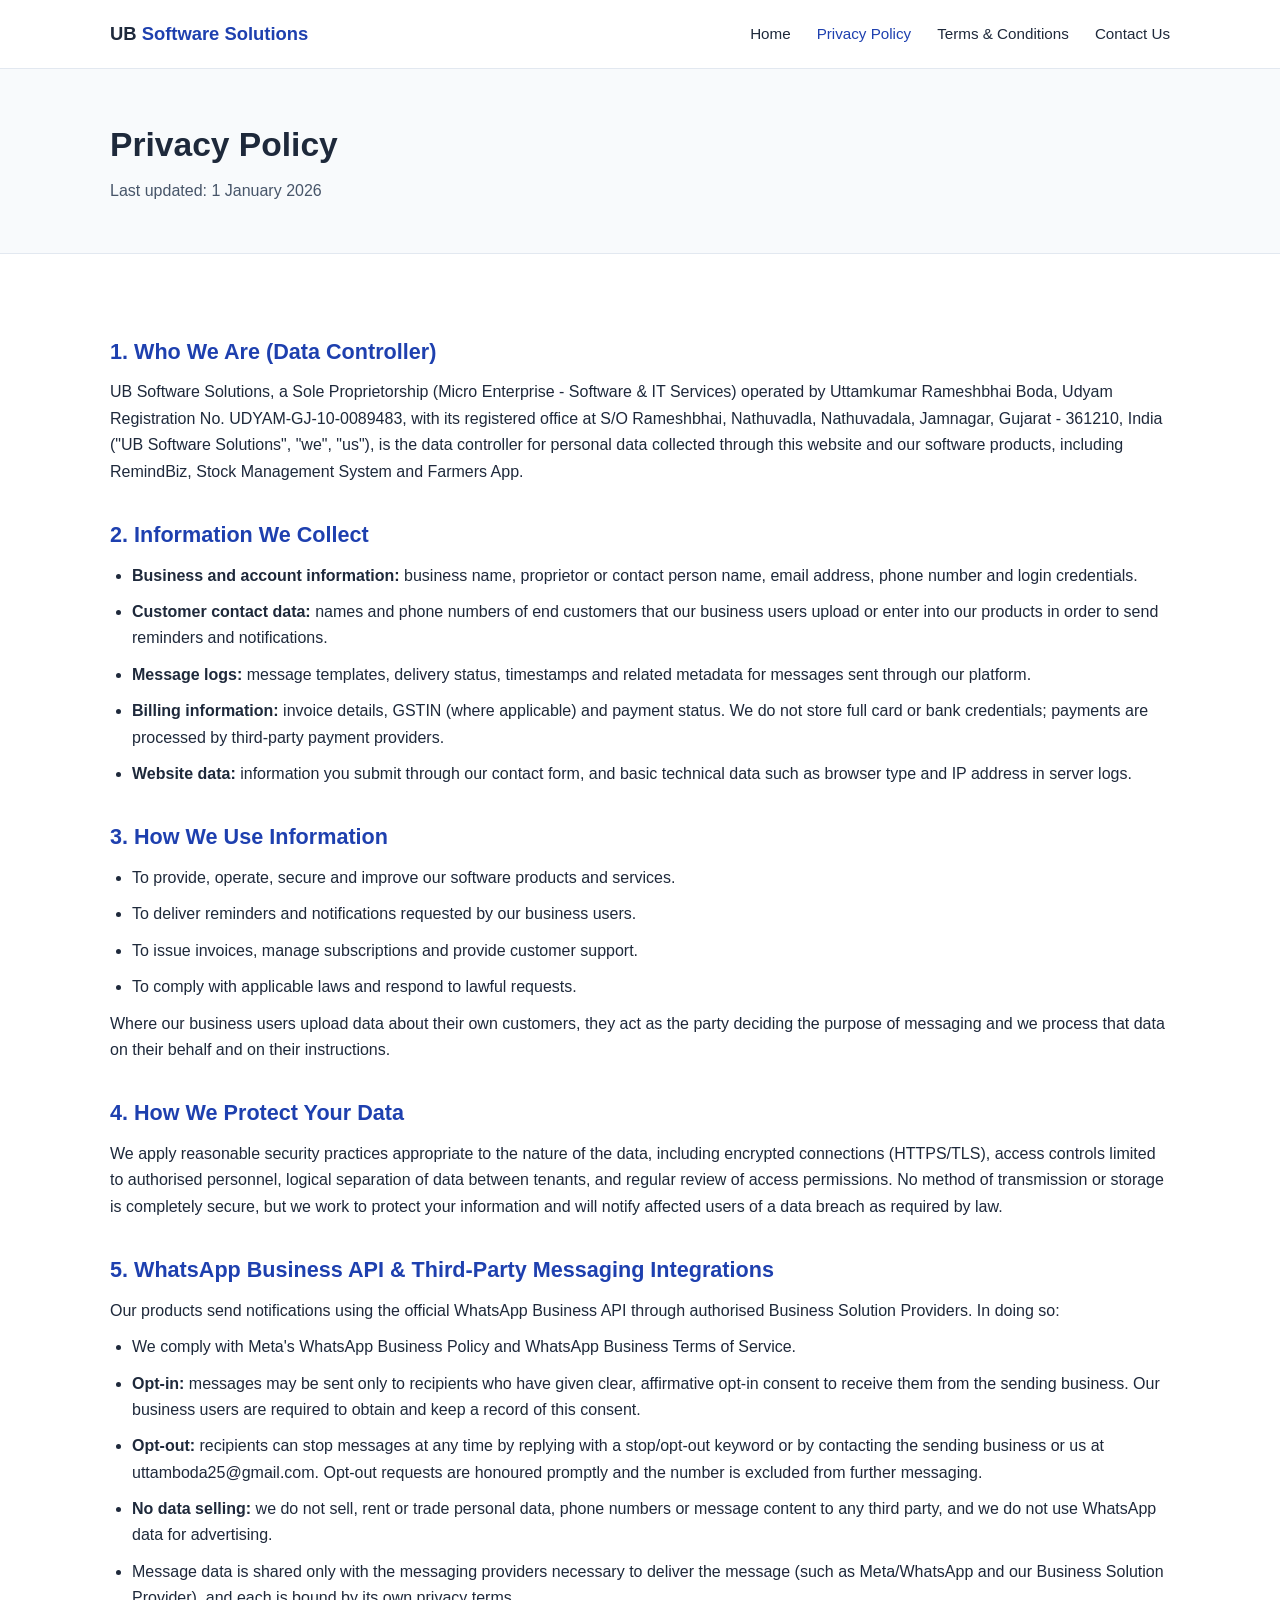
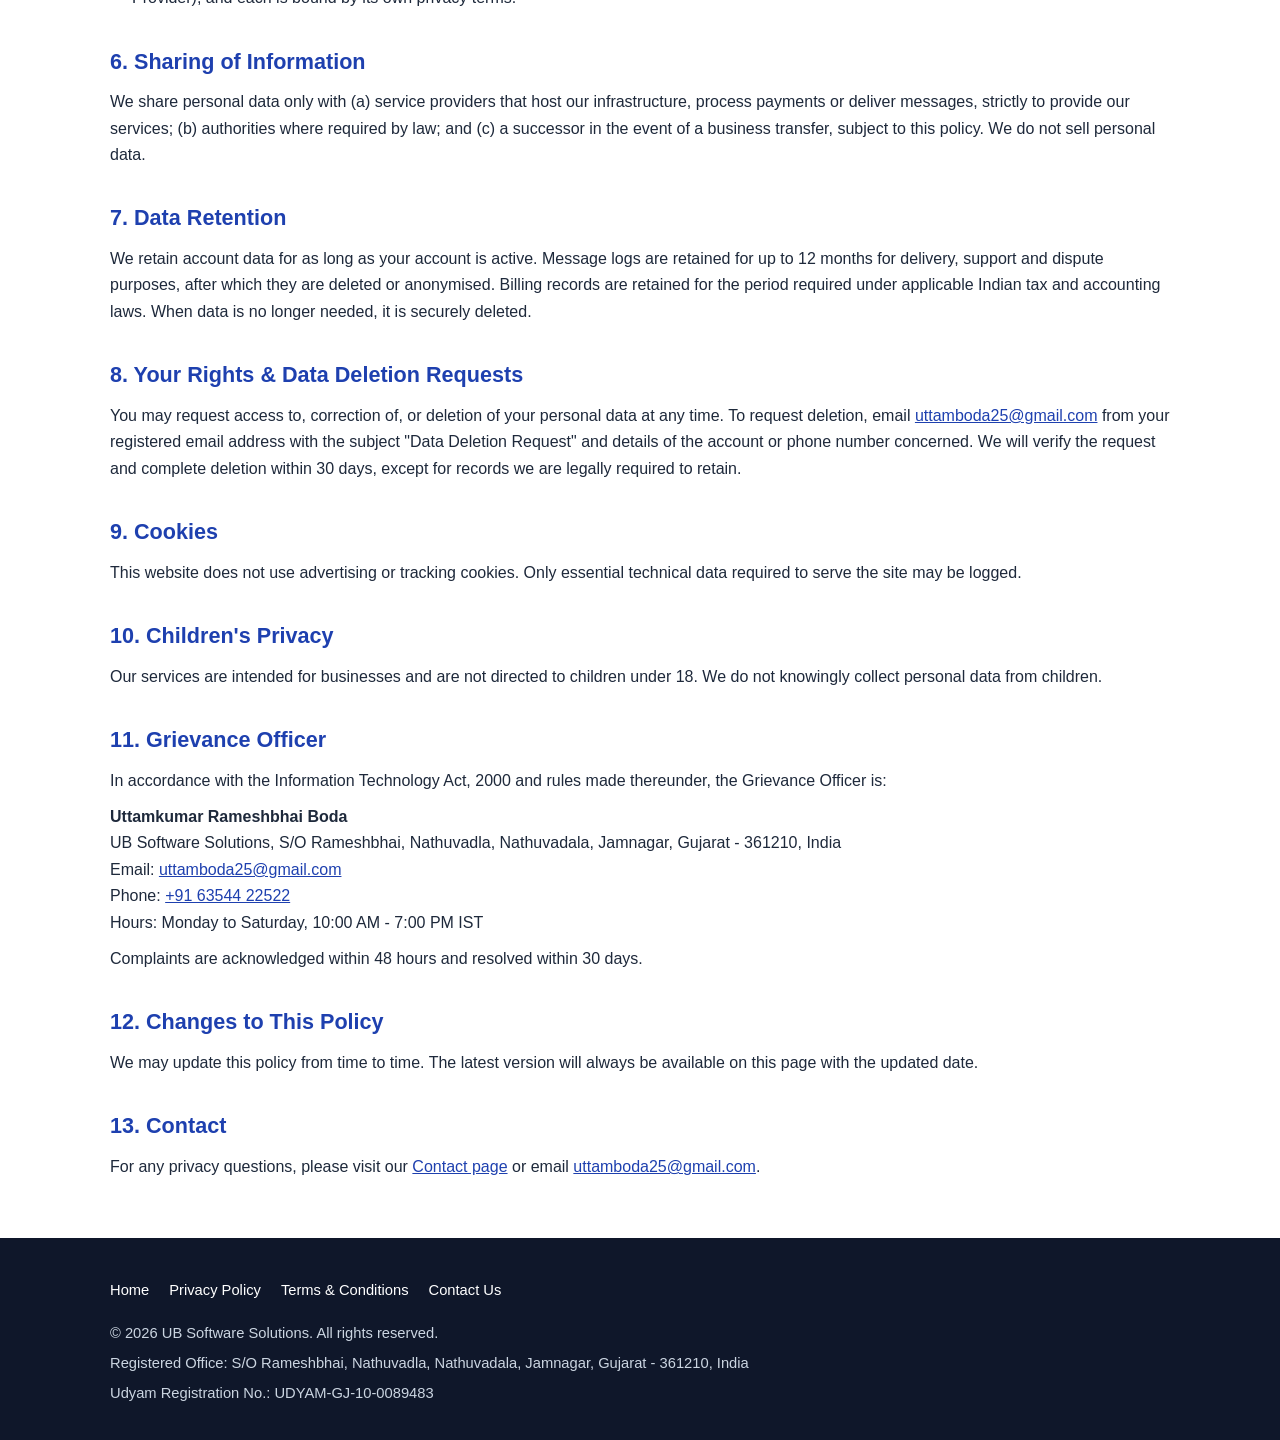
==== privacy-policy/index.html @ 6acb5285 "Initial website for UB Software Solutions" ====
<!DOCTYPE html>
<html lang="en">
<head>
  <meta charset="UTF-8" />
  <meta name="viewport" content="width=device-width, initial-scale=1.0" />
  <title>Privacy Policy | UB Software Solutions</title>
  <meta name="description" content="Privacy Policy of UB Software Solutions, covering data collection, protection, WhatsApp Business API compliance, retention and grievance redressal." />
  <link rel="stylesheet" href="../css/style.css" />
</head>
<body>
  <header class="site-header">
    <div class="container nav">
      <a class="brand" href="../index.html">UB <span>Software Solutions</span></a>
      <button class="nav-toggle" id="navToggle" aria-label="Toggle navigation" aria-expanded="false" aria-controls="navLinks">&#9776;</button>
      <ul class="nav-links" id="navLinks">
        <li><a href="../index.html">Home</a></li>
        <li><a class="active" href="../privacy-policy/index.html">Privacy Policy</a></li>
        <li><a href="../terms/index.html">Terms &amp; Conditions</a></li>
        <li><a href="../contact/index.html">Contact Us</a></li>
      </ul>
    </div>
  </header>

  <main>
    <div class="page-head">
      <div class="container">
        <h1>Privacy Policy</h1>
        <p>Last updated: 1 January 2026</p>
      </div>
    </div>

    <div class="content">
      <div class="container">
        <h2>1. Who We Are (Data Controller)</h2>
        <p>UB Software Solutions, a Sole Proprietorship (Micro Enterprise - Software &amp; IT Services) operated by Uttamkumar Rameshbhai Boda, Udyam Registration No. UDYAM-GJ-10-0089483, with its registered office at S/O Rameshbhai, Nathuvadla, Nathuvadala, Jamnagar, Gujarat - 361210, India ("UB Software Solutions", "we", "us"), is the data controller for personal data collected through this website and our software products, including RemindBiz, Stock Management System and Farmers App.</p>

        <h2>2. Information We Collect</h2>
        <ul>
          <li><strong>Business and account information:</strong> business name, proprietor or contact person name, email address, phone number and login credentials.</li>
          <li><strong>Customer contact data:</strong> names and phone numbers of end customers that our business users upload or enter into our products in order to send reminders and notifications.</li>
          <li><strong>Message logs:</strong> message templates, delivery status, timestamps and related metadata for messages sent through our platform.</li>
          <li><strong>Billing information:</strong> invoice details, GSTIN (where applicable) and payment status. We do not store full card or bank credentials; payments are processed by third-party payment providers.</li>
          <li><strong>Website data:</strong> information you submit through our contact form, and basic technical data such as browser type and IP address in server logs.</li>
        </ul>

        <h2>3. How We Use Information</h2>
        <ul>
          <li>To provide, operate, secure and improve our software products and services.</li>
          <li>To deliver reminders and notifications requested by our business users.</li>
          <li>To issue invoices, manage subscriptions and provide customer support.</li>
          <li>To comply with applicable laws and respond to lawful requests.</li>
        </ul>
        <p>Where our business users upload data about their own customers, they act as the party deciding the purpose of messaging and we process that data on their behalf and on their instructions.</p>

        <h2>4. How We Protect Your Data</h2>
        <p>We apply reasonable security practices appropriate to the nature of the data, including encrypted connections (HTTPS/TLS), access controls limited to authorised personnel, logical separation of data between tenants, and regular review of access permissions. No method of transmission or storage is completely secure, but we work to protect your information and will notify affected users of a data breach as required by law.</p>

        <h2>5. WhatsApp Business API &amp; Third-Party Messaging Integrations</h2>
        <p>Our products send notifications using the official WhatsApp Business API through authorised Business Solution Providers. In doing so:</p>
        <ul>
          <li>We comply with Meta's WhatsApp Business Policy and WhatsApp Business Terms of Service.</li>
          <li><strong>Opt-in:</strong> messages may be sent only to recipients who have given clear, affirmative opt-in consent to receive them from the sending business. Our business users are required to obtain and keep a record of this consent.</li>
          <li><strong>Opt-out:</strong> recipients can stop messages at any time by replying with a stop/opt-out keyword or by contacting the sending business or us at uttamboda25@gmail.com. Opt-out requests are honoured promptly and the number is excluded from further messaging.</li>
          <li><strong>No data selling:</strong> we do not sell, rent or trade personal data, phone numbers or message content to any third party, and we do not use WhatsApp data for advertising.</li>
          <li>Message data is shared only with the messaging providers necessary to deliver the message (such as Meta/WhatsApp and our Business Solution Provider), and each is bound by its own privacy terms.</li>
        </ul>

        <h2>6. Sharing of Information</h2>
        <p>We share personal data only with (a) service providers that host our infrastructure, process payments or deliver messages, strictly to provide our services; (b) authorities where required by law; and (c) a successor in the event of a business transfer, subject to this policy. We do not sell personal data.</p>

        <h2>7. Data Retention</h2>
        <p>We retain account data for as long as your account is active. Message logs are retained for up to 12 months for delivery, support and dispute purposes, after which they are deleted or anonymised. Billing records are retained for the period required under applicable Indian tax and accounting laws. When data is no longer needed, it is securely deleted.</p>

        <h2>8. Your Rights &amp; Data Deletion Requests</h2>
        <p>You may request access to, correction of, or deletion of your personal data at any time. To request deletion, email <a href="mailto:uttamboda25@gmail.com">uttamboda25@gmail.com</a> from your registered email address with the subject "Data Deletion Request" and details of the account or phone number concerned. We will verify the request and complete deletion within 30 days, except for records we are legally required to retain.</p>

        <h2>9. Cookies</h2>
        <p>This website does not use advertising or tracking cookies. Only essential technical data required to serve the site may be logged.</p>

        <h2>10. Children's Privacy</h2>
        <p>Our services are intended for businesses and are not directed to children under 18. We do not knowingly collect personal data from children.</p>

        <h2>11. Grievance Officer</h2>
        <p>In accordance with the Information Technology Act, 2000 and rules made thereunder, the Grievance Officer is:</p>
        <p>
          <strong>Uttamkumar Rameshbhai Boda</strong><br />
          UB Software Solutions, S/O Rameshbhai, Nathuvadla, Nathuvadala, Jamnagar, Gujarat - 361210, India<br />
          Email: <a href="mailto:uttamboda25@gmail.com">uttamboda25@gmail.com</a><br />
          Phone: <a href="tel:+916354422522">+91 63544 22522</a><br />
          Hours: Monday to Saturday, 10:00 AM - 7:00 PM IST
        </p>
        <p>Complaints are acknowledged within 48 hours and resolved within 30 days.</p>

        <h2>12. Changes to This Policy</h2>
        <p>We may update this policy from time to time. The latest version will always be available on this page with the updated date.</p>

        <h2>13. Contact</h2>
        <p>For any privacy questions, please visit our <a href="../contact/index.html">Contact page</a> or email <a href="mailto:uttamboda25@gmail.com">uttamboda25@gmail.com</a>.</p>
      </div>
    </div>
  </main>

  <footer class="site-footer">
    <div class="container">
      <ul class="footer-links">
        <li><a href="../index.html">Home</a></li>
        <li><a href="../privacy-policy/index.html">Privacy Policy</a></li>
        <li><a href="../terms/index.html">Terms &amp; Conditions</a></li>
        <li><a href="../contact/index.html">Contact Us</a></li>
      </ul>
      <p>&copy; 2026 UB Software Solutions. All rights reserved.</p>
      <p>Registered Office: S/O Rameshbhai, Nathuvadla, Nathuvadala, Jamnagar, Gujarat - 361210, India</p>
      <p>Udyam Registration No.: UDYAM-GJ-10-0089483</p>
    </div>
  </footer>

  <script>
    (function () {
      var btn = document.getElementById('navToggle');
      var links = document.getElementById('navLinks');
      btn.addEventListener('click', function () {
        var open = links.classList.toggle('open');
        btn.setAttribute('aria-expanded', open ? 'true' : 'false');
      });
    })();
  </script>
</body>
</html>
---- css/style.css ----
/* UB Software Solutions - shared stylesheet */
:root {
  --accent: #1E40AF;
  --accent-dark: #1E3A8A;
  --text: #1E293B;
  --muted: #475569;
  --border: #E2E8F0;
  --bg-soft: #F8FAFC;
}
* { box-sizing: border-box; margin: 0; padding: 0; }
html { scroll-behavior: smooth; }
body {
  font-family: -apple-system, BlinkMacSystemFont, "Segoe UI", Roboto, Helvetica, Arial, sans-serif;
  color: var(--text);
  background: #fff;
  line-height: 1.65;
}
a { color: var(--accent); }
a:hover { color: var(--accent-dark); }
.container { width: 100%; max-width: 1100px; margin: 0 auto; padding: 0 20px; }

/* Header / nav */
.site-header { position: sticky; top: 0; z-index: 50; background: #fff; border-bottom: 1px solid var(--border); }
.nav { display: flex; align-items: center; justify-content: space-between; height: 68px; }
.brand { font-weight: 700; font-size: 1.15rem; color: var(--text); text-decoration: none; }
.brand span { color: var(--accent); }
.nav-links { display: flex; gap: 26px; list-style: none; align-items: center; }
.nav-links a { text-decoration: none; color: var(--text); font-weight: 500; font-size: .95rem; }
.nav-links a:hover, .nav-links a.active { color: var(--accent); }
.nav-toggle {
  display: none; background: none; border: 1px solid var(--border); border-radius: 6px;
  padding: 8px 10px; cursor: pointer; font-size: 1.2rem; line-height: 1; color: var(--text);
}

/* Buttons */
.btn {
  display: inline-block; background: var(--accent); color: #fff; padding: 12px 24px;
  border-radius: 8px; text-decoration: none; font-weight: 600; border: none; cursor: pointer; font-size: 1rem;
}
.btn:hover { background: var(--accent-dark); color: #fff; }
.btn-outline { background: #fff; color: var(--accent); border: 1.5px solid var(--accent); }
.btn-outline:hover { background: var(--bg-soft); color: var(--accent-dark); }

/* Hero */
.hero { background: var(--bg-soft); border-bottom: 1px solid var(--border); padding: 80px 0; }
.hero h1 { font-size: 2.6rem; line-height: 1.2; max-width: 760px; margin-bottom: 18px; }
.hero p { color: var(--muted); font-size: 1.15rem; max-width: 700px; margin-bottom: 28px; }
.hero .actions { display: flex; gap: 14px; flex-wrap: wrap; }

/* Sections */
section { padding: 64px 0; }
.section-title { font-size: 1.9rem; margin-bottom: 10px; }
.section-sub { color: var(--muted); max-width: 720px; margin-bottom: 36px; }
.grid { display: grid; grid-template-columns: repeat(auto-fit, minmax(240px, 1fr)); gap: 22px; }
.card { border: 1px solid var(--border); border-radius: 12px; padding: 26px; background: #fff; }
.card h3 { margin-bottom: 8px; color: var(--accent); font-size: 1.15rem; }
.card p { color: var(--muted); font-size: .97rem; }
.alt { background: var(--bg-soft); border-top: 1px solid var(--border); border-bottom: 1px solid var(--border); }
.details-table { width: 100%; border-collapse: collapse; background: #fff; border: 1px solid var(--border); }
.details-table th, .details-table td { text-align: left; padding: 12px 16px; border-bottom: 1px solid var(--border); vertical-align: top; }
.details-table th { width: 32%; background: var(--bg-soft); font-weight: 600; }

/* Inner pages */
.page-head { background: var(--bg-soft); border-bottom: 1px solid var(--border); padding: 48px 0; }
.page-head h1 { font-size: 2.1rem; }
.page-head p { color: var(--muted); margin-top: 6px; }
.content { padding: 48px 0; }
.content h2 { font-size: 1.35rem; margin: 32px 0 10px; color: var(--accent); }
.content p, .content li { color: var(--text); margin-bottom: 10px; }
.content ul { padding-left: 22px; margin-bottom: 10px; }

/* Contact */
.contact-grid { display: grid; grid-template-columns: 1fr 1fr; gap: 36px; }
form label { display: block; font-weight: 600; margin: 14px 0 6px; font-size: .95rem; }
form input, form textarea {
  width: 100%; padding: 11px 13px; border: 1px solid #CBD5E1; border-radius: 8px;
  font: inherit; color: var(--text);
}
form input:focus, form textarea:focus { outline: 2px solid var(--accent); border-color: var(--accent); }
form textarea { min-height: 130px; resize: vertical; }
form .btn { margin-top: 18px; }
.form-status { margin-top: 14px; font-weight: 600; color: #166534; }

/* Footer */
.site-footer { background: #0F172A; color: #CBD5E1; padding: 40px 0 28px; font-size: .92rem; }
.site-footer a { color: #fff; text-decoration: none; }
.site-footer a:hover { text-decoration: underline; color: #fff; }
.footer-links { display: flex; flex-wrap: wrap; gap: 20px; list-style: none; margin-bottom: 18px; }
.site-footer p { margin-bottom: 6px; }

/* Responsive */
@media (max-width: 760px) {
  .nav-toggle { display: block; }
  .nav-links {
    display: none; position: absolute; top: 68px; left: 0; right: 0; background: #fff;
    flex-direction: column; align-items: flex-start; gap: 0; border-bottom: 1px solid var(--border);
  }
  .nav-links.open { display: flex; }
  .nav-links li { width: 100%; }
  .nav-links a { display: block; padding: 14px 20px; border-top: 1px solid var(--border); }
  .hero { padding: 54px 0; }
  .hero h1 { font-size: 1.9rem; }
  .contact-grid { grid-template-columns: 1fr; }
  .details-table th { width: 40%; }
}
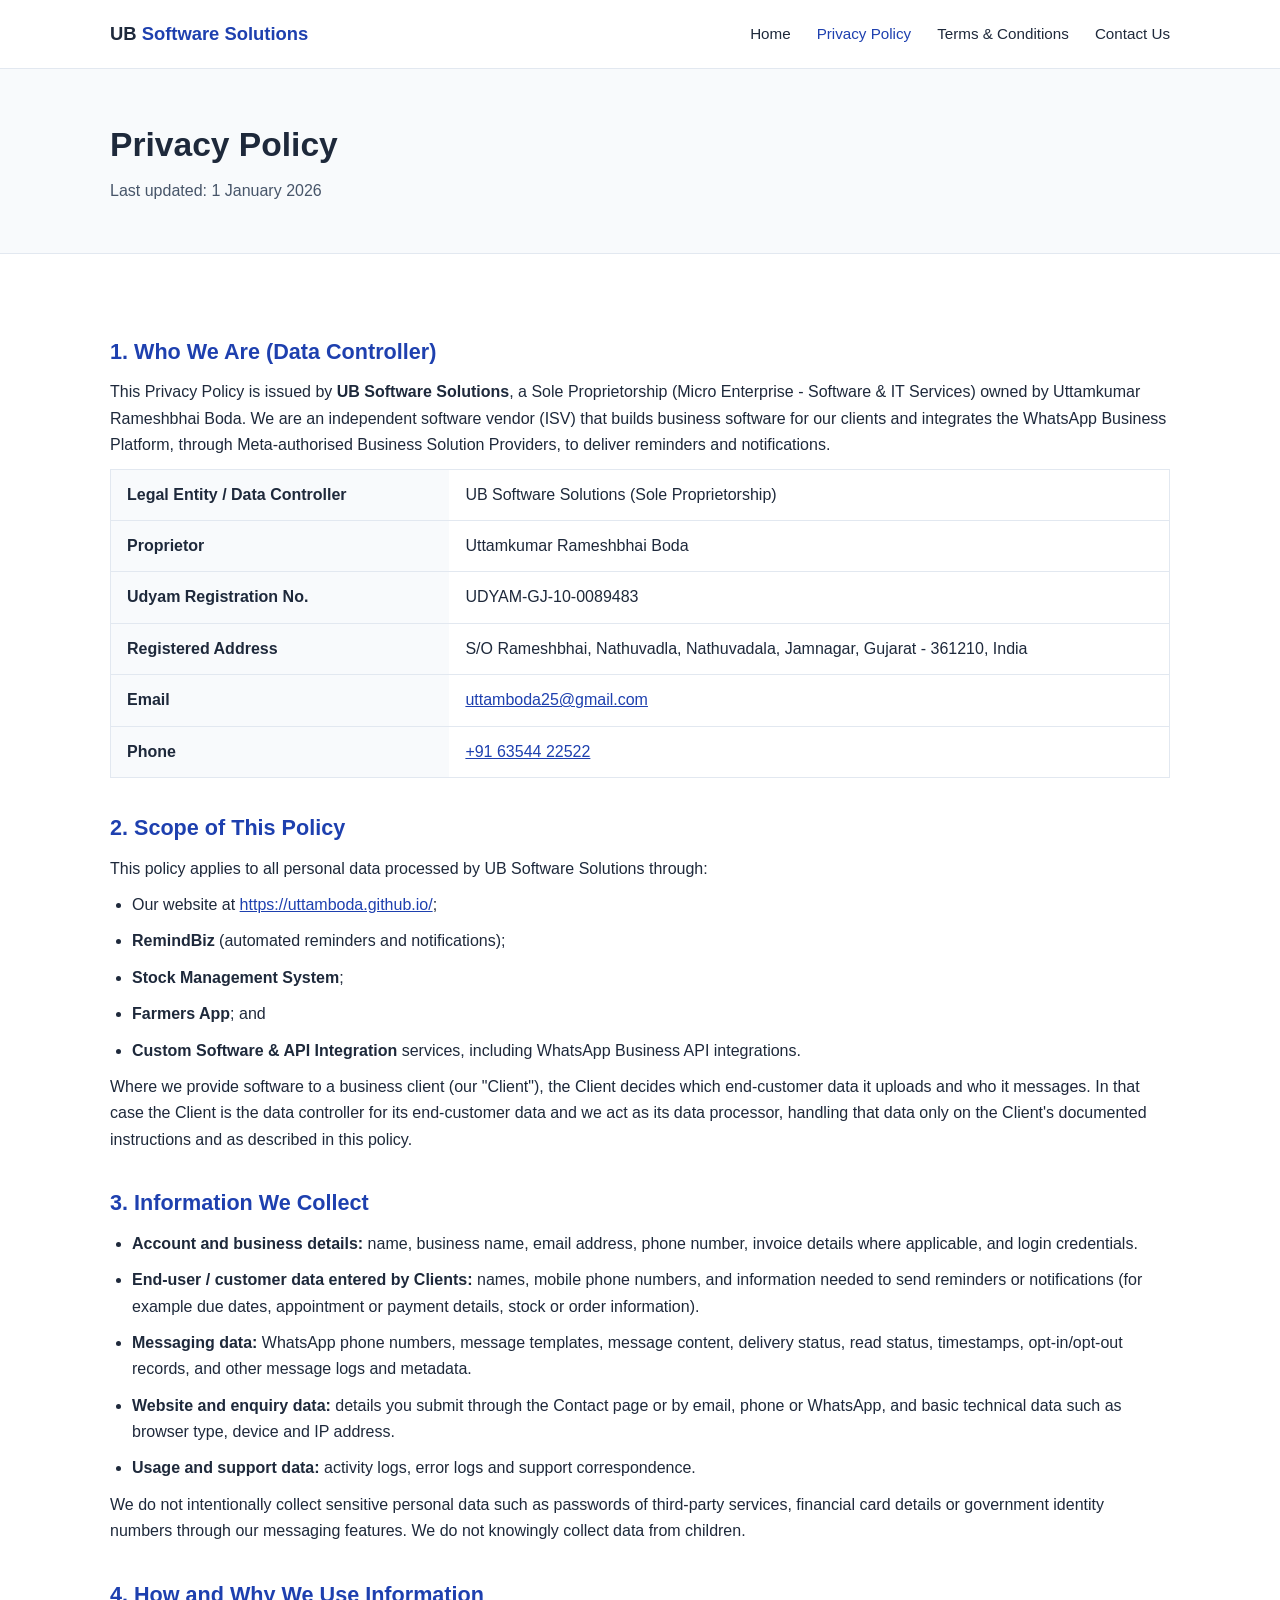
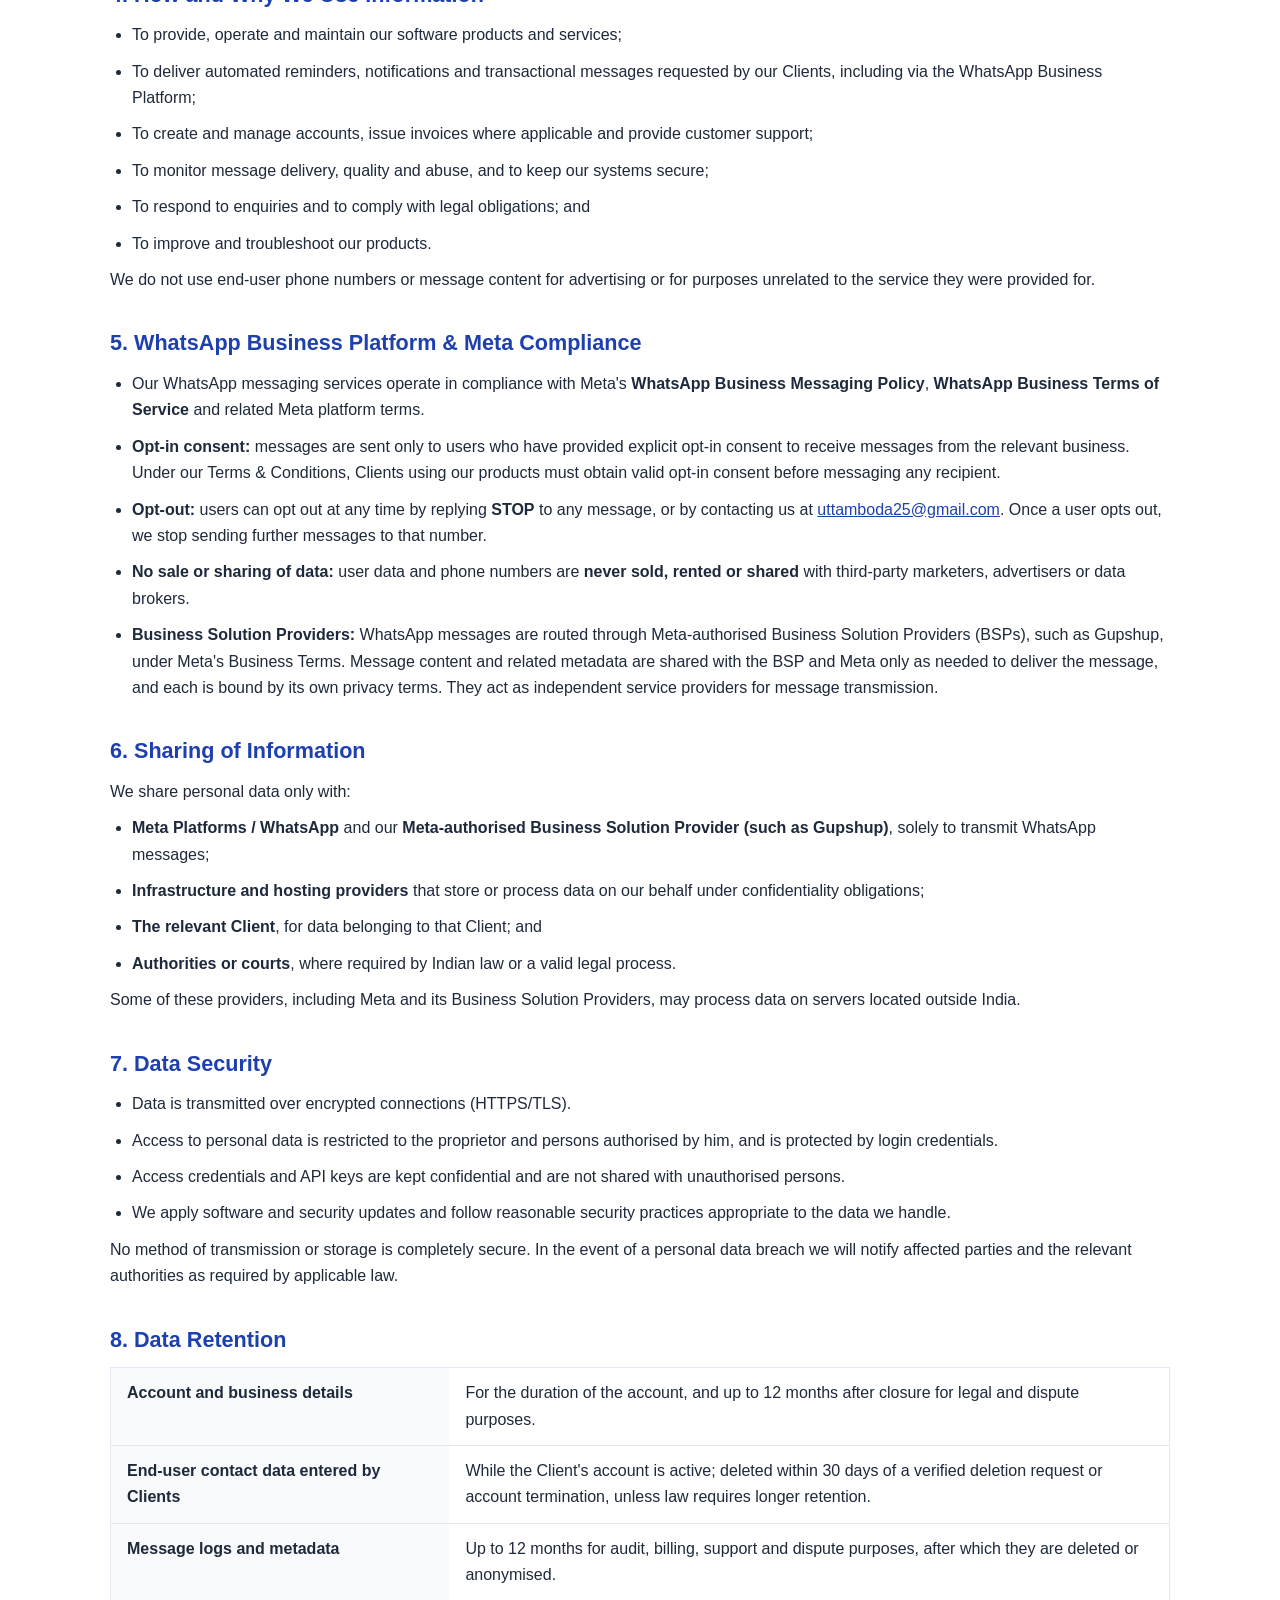
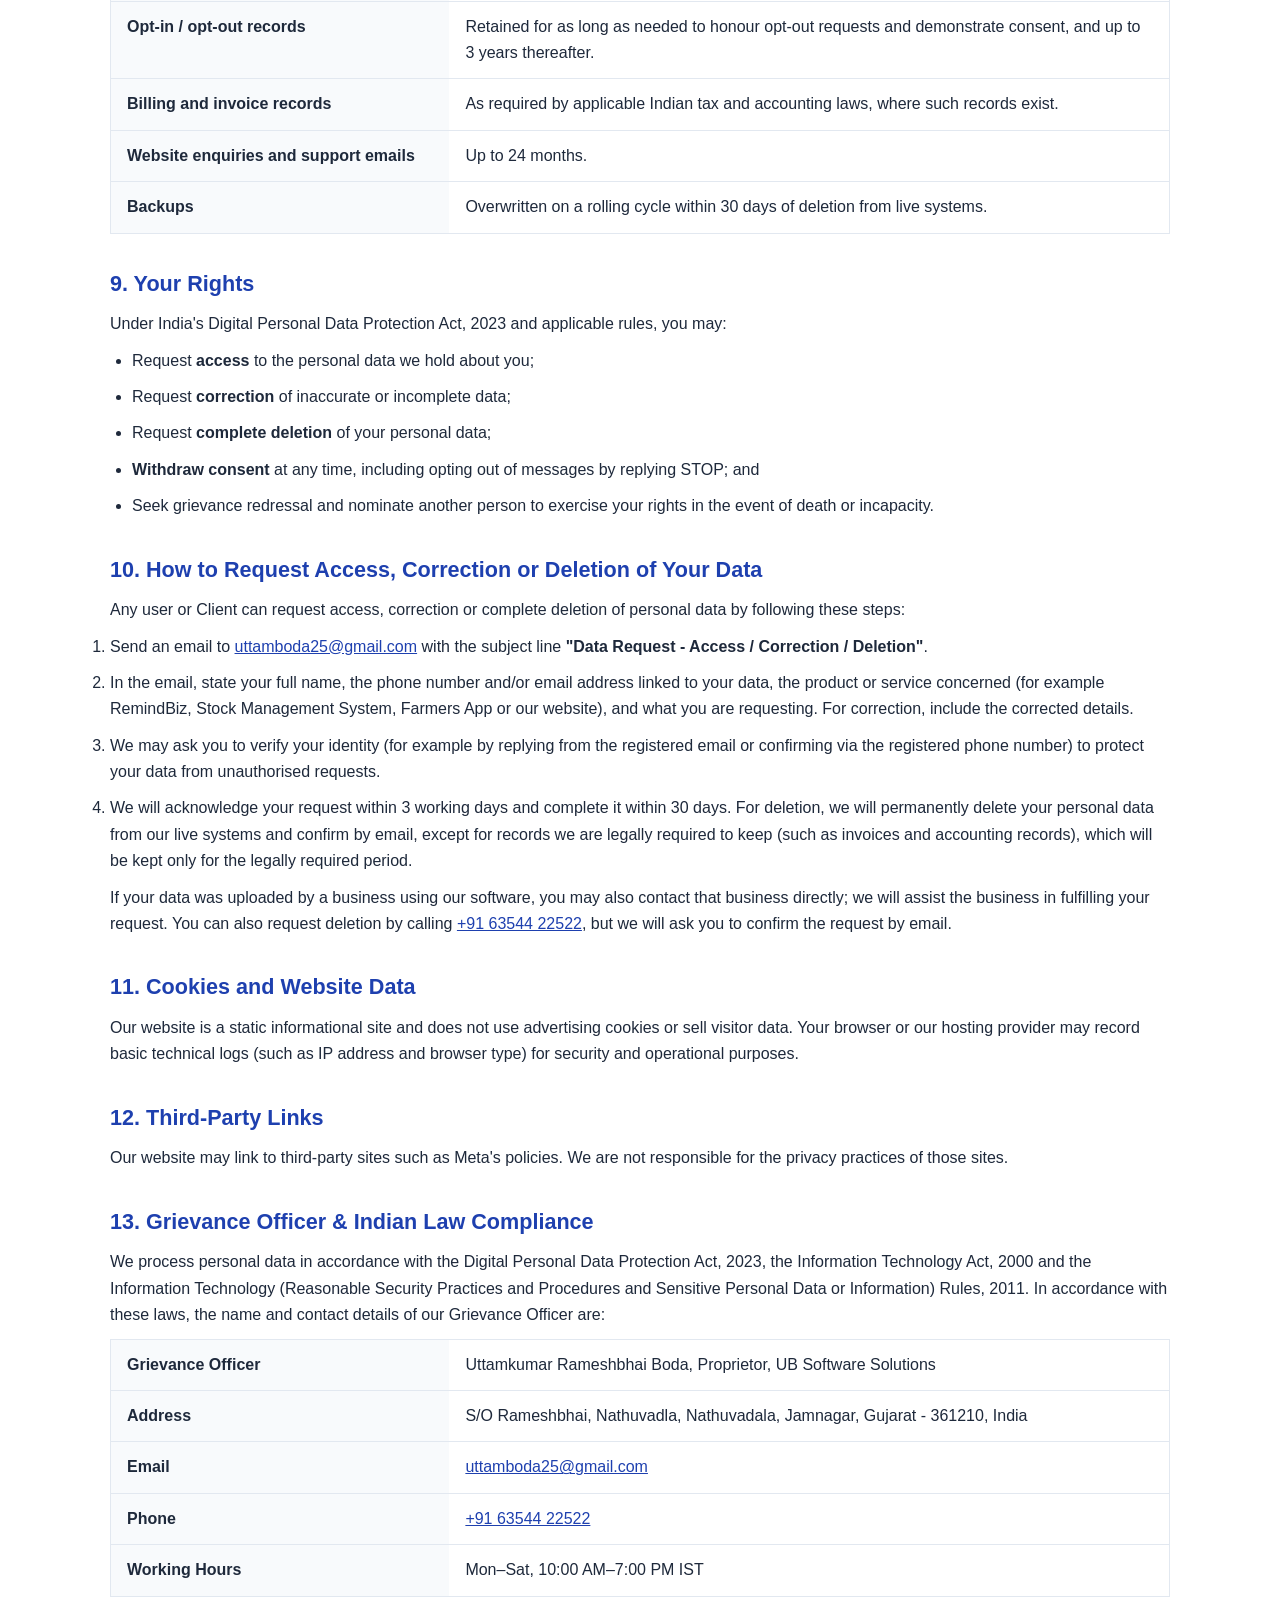
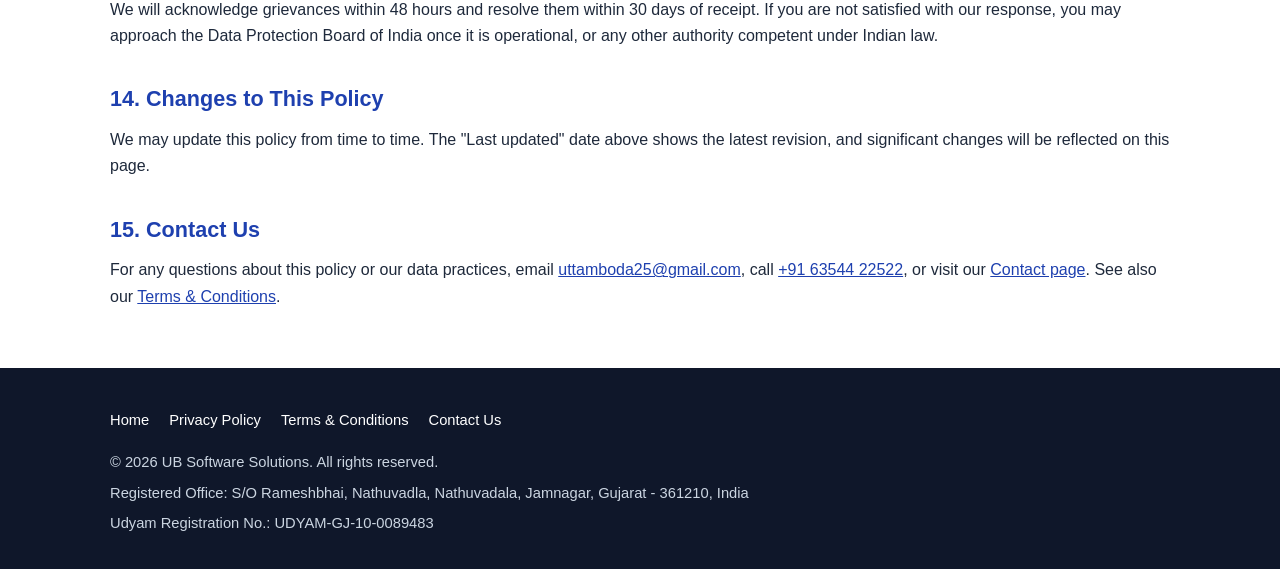
==== commit 7f0c1766: "fix page" ====
--- a/privacy-policy/index.html
+++ b/privacy-policy/index.html
@@ -4,7 +4,7 @@
   <meta charset="UTF-8" />
   <meta name="viewport" content="width=device-width, initial-scale=1.0" />
   <title>Privacy Policy | UB Software Solutions</title>
-  <meta name="description" content="Privacy Policy of UB Software Solutions, covering data collection, protection, WhatsApp Business API compliance, retention and grievance redressal." />
+  <meta name="description" content="Privacy Policy of UB Software Solutions covering our website and software products (RemindBiz, Stock Management System, Farmers App, custom software and API integrations), including WhatsApp Business Platform compliance, data retention, deletion requests and grievance redressal." />
   <link rel="stylesheet" href="../css/style.css" />
 </head>
 <body>
@@ -31,71 +31,137 @@
 
     <div class="content">
       <div class="container">
+
         <h2>1. Who We Are (Data Controller)</h2>
-        <p>UB Software Solutions, a Sole Proprietorship (Micro Enterprise - Software &amp; IT Services) operated by Uttamkumar Rameshbhai Boda, Udyam Registration No. UDYAM-GJ-10-0089483, with its registered office at S/O Rameshbhai, Nathuvadla, Nathuvadala, Jamnagar, Gujarat - 361210, India ("UB Software Solutions", "we", "us"), is the data controller for personal data collected through this website and our software products, including RemindBiz, Stock Management System and Farmers App.</p>
+        <p>This Privacy Policy is issued by <strong>UB Software Solutions</strong>, a Sole Proprietorship (Micro Enterprise - Software &amp; IT Services) owned by Uttamkumar Rameshbhai Boda. We are an independent software vendor (ISV) that builds business software for our clients and integrates the WhatsApp Business Platform, through Meta-authorised Business Solution Providers, to deliver reminders and notifications.</p>
+        <table class="details-table">
+          <tbody>
+            <tr><th>Legal Entity / Data Controller</th><td>UB Software Solutions (Sole Proprietorship)</td></tr>
+            <tr><th>Proprietor</th><td>Uttamkumar Rameshbhai Boda</td></tr>
+            <tr><th>Udyam Registration No.</th><td>UDYAM-GJ-10-0089483</td></tr>
+            <tr><th>Registered Address</th><td>S/O Rameshbhai, Nathuvadla, Nathuvadala, Jamnagar, Gujarat - 361210, India</td></tr>
+            <tr><th>Email</th><td><a href="mailto:uttamboda25@gmail.com">uttamboda25@gmail.com</a></td></tr>
+            <tr><th>Phone</th><td><a href="tel:+916354422522">+91 63544 22522</a></td></tr>
+          </tbody>
+        </table>
 
-        <h2>2. Information We Collect</h2>
+        <h2>2. Scope of This Policy</h2>
+        <p>This policy applies to all personal data processed by UB Software Solutions through:</p>
         <ul>
-          <li><strong>Business and account information:</strong> business name, proprietor or contact person name, email address, phone number and login credentials.</li>
-          <li><strong>Customer contact data:</strong> names and phone numbers of end customers that our business users upload or enter into our products in order to send reminders and notifications.</li>
-          <li><strong>Message logs:</strong> message templates, delivery status, timestamps and related metadata for messages sent through our platform.</li>
-          <li><strong>Billing information:</strong> invoice details, GSTIN (where applicable) and payment status. We do not store full card or bank credentials; payments are processed by third-party payment providers.</li>
-          <li><strong>Website data:</strong> information you submit through our contact form, and basic technical data such as browser type and IP address in server logs.</li>
+          <li>Our website at <a href="https://uttamboda.github.io/">https://uttamboda.github.io/</a>;</li>
+          <li><strong>RemindBiz</strong> (automated reminders and notifications);</li>
+          <li><strong>Stock Management System</strong>;</li>
+          <li><strong>Farmers App</strong>; and</li>
+          <li><strong>Custom Software &amp; API Integration</strong> services, including WhatsApp Business API integrations.</li>
         </ul>
+        <p>Where we provide software to a business client (our "Client"), the Client decides which end-customer data it uploads and who it messages. In that case the Client is the data controller for its end-customer data and we act as its data processor, handling that data only on the Client's documented instructions and as described in this policy.</p>
 
-        <h2>3. How We Use Information</h2>
+        <h2>3. Information We Collect</h2>
         <ul>
-          <li>To provide, operate, secure and improve our software products and services.</li>
-          <li>To deliver reminders and notifications requested by our business users.</li>
-          <li>To issue invoices, manage subscriptions and provide customer support.</li>
-          <li>To comply with applicable laws and respond to lawful requests.</li>
+          <li><strong>Account and business details:</strong> name, business name, email address, phone number, invoice details where applicable, and login credentials.</li>
+          <li><strong>End-user / customer data entered by Clients:</strong> names, mobile phone numbers, and information needed to send reminders or notifications (for example due dates, appointment or payment details, stock or order information).</li>
+          <li><strong>Messaging data:</strong> WhatsApp phone numbers, message templates, message content, delivery status, read status, timestamps, opt-in/opt-out records, and other message logs and metadata.</li>
+          <li><strong>Website and enquiry data:</strong> details you submit through the Contact page or by email, phone or WhatsApp, and basic technical data such as browser type, device and IP address.</li>
+          <li><strong>Usage and support data:</strong> activity logs, error logs and support correspondence.</li>
         </ul>
-        <p>Where our business users upload data about their own customers, they act as the party deciding the purpose of messaging and we process that data on their behalf and on their instructions.</p>
+        <p>We do not intentionally collect sensitive personal data such as passwords of third-party services, financial card details or government identity numbers through our messaging features. We do not knowingly collect data from children.</p>
 
-        <h2>4. How We Protect Your Data</h2>
-        <p>We apply reasonable security practices appropriate to the nature of the data, including encrypted connections (HTTPS/TLS), access controls limited to authorised personnel, logical separation of data between tenants, and regular review of access permissions. No method of transmission or storage is completely secure, but we work to protect your information and will notify affected users of a data breach as required by law.</p>
+        <h2>4. How and Why We Use Information</h2>
+        <ul>
+          <li>To provide, operate and maintain our software products and services;</li>
+          <li>To deliver automated reminders, notifications and transactional messages requested by our Clients, including via the WhatsApp Business Platform;</li>
+          <li>To create and manage accounts, issue invoices where applicable and provide customer support;</li>
+          <li>To monitor message delivery, quality and abuse, and to keep our systems secure;</li>
+          <li>To respond to enquiries and to comply with legal obligations; and</li>
+          <li>To improve and troubleshoot our products.</li>
+        </ul>
+        <p>We do not use end-user phone numbers or message content for advertising or for purposes unrelated to the service they were provided for.</p>
 
-        <h2>5. WhatsApp Business API &amp; Third-Party Messaging Integrations</h2>
-        <p>Our products send notifications using the official WhatsApp Business API through authorised Business Solution Providers. In doing so:</p>
+        <h2>5. WhatsApp Business Platform &amp; Meta Compliance</h2>
         <ul>
-          <li>We comply with Meta's WhatsApp Business Policy and WhatsApp Business Terms of Service.</li>
-          <li><strong>Opt-in:</strong> messages may be sent only to recipients who have given clear, affirmative opt-in consent to receive them from the sending business. Our business users are required to obtain and keep a record of this consent.</li>
-          <li><strong>Opt-out:</strong> recipients can stop messages at any time by replying with a stop/opt-out keyword or by contacting the sending business or us at uttamboda25@gmail.com. Opt-out requests are honoured promptly and the number is excluded from further messaging.</li>
-          <li><strong>No data selling:</strong> we do not sell, rent or trade personal data, phone numbers or message content to any third party, and we do not use WhatsApp data for advertising.</li>
-          <li>Message data is shared only with the messaging providers necessary to deliver the message (such as Meta/WhatsApp and our Business Solution Provider), and each is bound by its own privacy terms.</li>
+          <li>Our WhatsApp messaging services operate in compliance with Meta's <strong>WhatsApp Business Messaging Policy</strong>, <strong>WhatsApp Business Terms of Service</strong> and related Meta platform terms.</li>
+          <li><strong>Opt-in consent:</strong> messages are sent only to users who have provided explicit opt-in consent to receive messages from the relevant business. Under our Terms &amp; Conditions, Clients using our products must obtain valid opt-in consent before messaging any recipient.</li>
+          <li><strong>Opt-out:</strong> users can opt out at any time by replying <strong>STOP</strong> to any message, or by contacting us at <a href="mailto:uttamboda25@gmail.com">uttamboda25@gmail.com</a>. Once a user opts out, we stop sending further messages to that number.</li>
+          <li><strong>No sale or sharing of data:</strong> user data and phone numbers are <strong>never sold, rented or shared</strong> with third-party marketers, advertisers or data brokers.</li>
+          <li><strong>Business Solution Providers:</strong> WhatsApp messages are routed through Meta-authorised Business Solution Providers (BSPs), such as Gupshup, under Meta's Business Terms. Message content and related metadata are shared with the BSP and Meta only as needed to deliver the message, and each is bound by its own privacy terms. They act as independent service providers for message transmission.</li>
         </ul>
 
         <h2>6. Sharing of Information</h2>
-        <p>We share personal data only with (a) service providers that host our infrastructure, process payments or deliver messages, strictly to provide our services; (b) authorities where required by law; and (c) a successor in the event of a business transfer, subject to this policy. We do not sell personal data.</p>
+        <p>We share personal data only with:</p>
+        <ul>
+          <li><strong>Meta Platforms / WhatsApp</strong> and our <strong>Meta-authorised Business Solution Provider (such as Gupshup)</strong>, solely to transmit WhatsApp messages;</li>
+          <li><strong>Infrastructure and hosting providers</strong> that store or process data on our behalf under confidentiality obligations;</li>
+          <li><strong>The relevant Client</strong>, for data belonging to that Client; and</li>
+          <li><strong>Authorities or courts</strong>, where required by Indian law or a valid legal process.</li>
+        </ul>
+        <p>Some of these providers, including Meta and its Business Solution Providers, may process data on servers located outside India.</p>
 
-        <h2>7. Data Retention</h2>
-        <p>We retain account data for as long as your account is active. Message logs are retained for up to 12 months for delivery, support and dispute purposes, after which they are deleted or anonymised. Billing records are retained for the period required under applicable Indian tax and accounting laws. When data is no longer needed, it is securely deleted.</p>
+        <h2>7. Data Security</h2>
+        <ul>
+          <li>Data is transmitted over encrypted connections (HTTPS/TLS).</li>
+          <li>Access to personal data is restricted to the proprietor and persons authorised by him, and is protected by login credentials.</li>
+          <li>Access credentials and API keys are kept confidential and are not shared with unauthorised persons.</li>
+          <li>We apply software and security updates and follow reasonable security practices appropriate to the data we handle.</li>
+        </ul>
+        <p>No method of transmission or storage is completely secure. In the event of a personal data breach we will notify affected parties and the relevant authorities as required by applicable law.</p>
 
-        <h2>8. Your Rights &amp; Data Deletion Requests</h2>
-        <p>You may request access to, correction of, or deletion of your personal data at any time. To request deletion, email <a href="mailto:uttamboda25@gmail.com">uttamboda25@gmail.com</a> from your registered email address with the subject "Data Deletion Request" and details of the account or phone number concerned. We will verify the request and complete deletion within 30 days, except for records we are legally required to retain.</p>
+        <h2>8. Data Retention</h2>
+        <table class="details-table">
+          <tbody>
+            <tr><th>Account and business details</th><td>For the duration of the account, and up to 12 months after closure for legal and dispute purposes.</td></tr>
+            <tr><th>End-user contact data entered by Clients</th><td>While the Client's account is active; deleted within 30 days of a verified deletion request or account termination, unless law requires longer retention.</td></tr>
+            <tr><th>Message logs and metadata</th><td>Up to 12 months for audit, billing, support and dispute purposes, after which they are deleted or anonymised.</td></tr>
+            <tr><th>Opt-in / opt-out records</th><td>Retained for as long as needed to honour opt-out requests and demonstrate consent, and up to 3 years thereafter.</td></tr>
+            <tr><th>Billing and invoice records</th><td>As required by applicable Indian tax and accounting laws, where such records exist.</td></tr>
+            <tr><th>Website enquiries and support emails</th><td>Up to 24 months.</td></tr>
+            <tr><th>Backups</th><td>Overwritten on a rolling cycle within 30 days of deletion from live systems.</td></tr>
+          </tbody>
+        </table>
 
-        <h2>9. Cookies</h2>
-        <p>This website does not use advertising or tracking cookies. Only essential technical data required to serve the site may be logged.</p>
+        <h2>9. Your Rights</h2>
+        <p>Under India's Digital Personal Data Protection Act, 2023 and applicable rules, you may:</p>
+        <ul>
+          <li>Request <strong>access</strong> to the personal data we hold about you;</li>
+          <li>Request <strong>correction</strong> of inaccurate or incomplete data;</li>
+          <li>Request <strong>complete deletion</strong> of your personal data;</li>
+          <li><strong>Withdraw consent</strong> at any time, including opting out of messages by replying STOP; and</li>
+          <li>Seek grievance redressal and nominate another person to exercise your rights in the event of death or incapacity.</li>
+        </ul>
 
-        <h2>10. Children's Privacy</h2>
-        <p>Our services are intended for businesses and are not directed to children under 18. We do not knowingly collect personal data from children.</p>
+        <h2>10. How to Request Access, Correction or Deletion of Your Data</h2>
+        <p>Any user or Client can request access, correction or complete deletion of personal data by following these steps:</p>
+        <ol>
+          <li>Send an email to <a href="mailto:uttamboda25@gmail.com">uttamboda25@gmail.com</a> with the subject line <strong>"Data Request - Access / Correction / Deletion"</strong>.</li>
+          <li>In the email, state your full name, the phone number and/or email address linked to your data, the product or service concerned (for example RemindBiz, Stock Management System, Farmers App or our website), and what you are requesting. For correction, include the corrected details.</li>
+          <li>We may ask you to verify your identity (for example by replying from the registered email or confirming via the registered phone number) to protect your data from unauthorised requests.</li>
+          <li>We will acknowledge your request within 3 working days and complete it within 30 days. For deletion, we will permanently delete your personal data from our live systems and confirm by email, except for records we are legally required to keep (such as invoices and accounting records), which will be kept only for the legally required period.</li>
+        </ol>
+        <p>If your data was uploaded by a business using our software, you may also contact that business directly; we will assist the business in fulfilling your request. You can also request deletion by calling <a href="tel:+916354422522">+91 63544 22522</a>, but we will ask you to confirm the request by email.</p>
 
-        <h2>11. Grievance Officer</h2>
-        <p>In accordance with the Information Technology Act, 2000 and rules made thereunder, the Grievance Officer is:</p>
-        <p>
-          <strong>Uttamkumar Rameshbhai Boda</strong><br />
-          UB Software Solutions, S/O Rameshbhai, Nathuvadla, Nathuvadala, Jamnagar, Gujarat - 361210, India<br />
-          Email: <a href="mailto:uttamboda25@gmail.com">uttamboda25@gmail.com</a><br />
-          Phone: <a href="tel:+916354422522">+91 63544 22522</a><br />
-          Hours: Monday to Saturday, 10:00 AM - 7:00 PM IST
-        </p>
-        <p>Complaints are acknowledged within 48 hours and resolved within 30 days.</p>
+        <h2>11. Cookies and Website Data</h2>
+        <p>Our website is a static informational site and does not use advertising cookies or sell visitor data. Your browser or our hosting provider may record basic technical logs (such as IP address and browser type) for security and operational purposes.</p>
 
-        <h2>12. Changes to This Policy</h2>
-        <p>We may update this policy from time to time. The latest version will always be available on this page with the updated date.</p>
+        <h2>12. Third-Party Links</h2>
+        <p>Our website may link to third-party sites such as Meta's policies. We are not responsible for the privacy practices of those sites.</p>
 
-        <h2>13. Contact</h2>
-        <p>For any privacy questions, please visit our <a href="../contact/index.html">Contact page</a> or email <a href="mailto:uttamboda25@gmail.com">uttamboda25@gmail.com</a>.</p>
+        <h2>13. Grievance Officer &amp; Indian Law Compliance</h2>
+        <p>We process personal data in accordance with the Digital Personal Data Protection Act, 2023, the Information Technology Act, 2000 and the Information Technology (Reasonable Security Practices and Procedures and Sensitive Personal Data or Information) Rules, 2011. In accordance with these laws, the name and contact details of our Grievance Officer are:</p>
+        <table class="details-table">
+          <tbody>
+            <tr><th>Grievance Officer</th><td>Uttamkumar Rameshbhai Boda, Proprietor, UB Software Solutions</td></tr>
+            <tr><th>Address</th><td>S/O Rameshbhai, Nathuvadla, Nathuvadala, Jamnagar, Gujarat - 361210, India</td></tr>
+            <tr><th>Email</th><td><a href="mailto:uttamboda25@gmail.com">uttamboda25@gmail.com</a></td></tr>
+            <tr><th>Phone</th><td><a href="tel:+916354422522">+91 63544 22522</a></td></tr>
+            <tr><th>Working Hours</th><td>Mon&ndash;Sat, 10:00 AM&ndash;7:00 PM IST</td></tr>
+          </tbody>
+        </table>
+        <p>We will acknowledge grievances within 48 hours and resolve them within 30 days of receipt. If you are not satisfied with our response, you may approach the Data Protection Board of India once it is operational, or any other authority competent under Indian law.</p>
+
+        <h2>14. Changes to This Policy</h2>
+        <p>We may update this policy from time to time. The "Last updated" date above shows the latest revision, and significant changes will be reflected on this page.</p>
+
+        <h2>15. Contact Us</h2>
+        <p>For any questions about this policy or our data practices, email <a href="mailto:uttamboda25@gmail.com">uttamboda25@gmail.com</a>, call <a href="tel:+916354422522">+91 63544 22522</a>, or visit our <a href="../contact/index.html">Contact page</a>. See also our <a href="../terms/index.html">Terms &amp; Conditions</a>.</p>
       </div>
     </div>
   </main>
